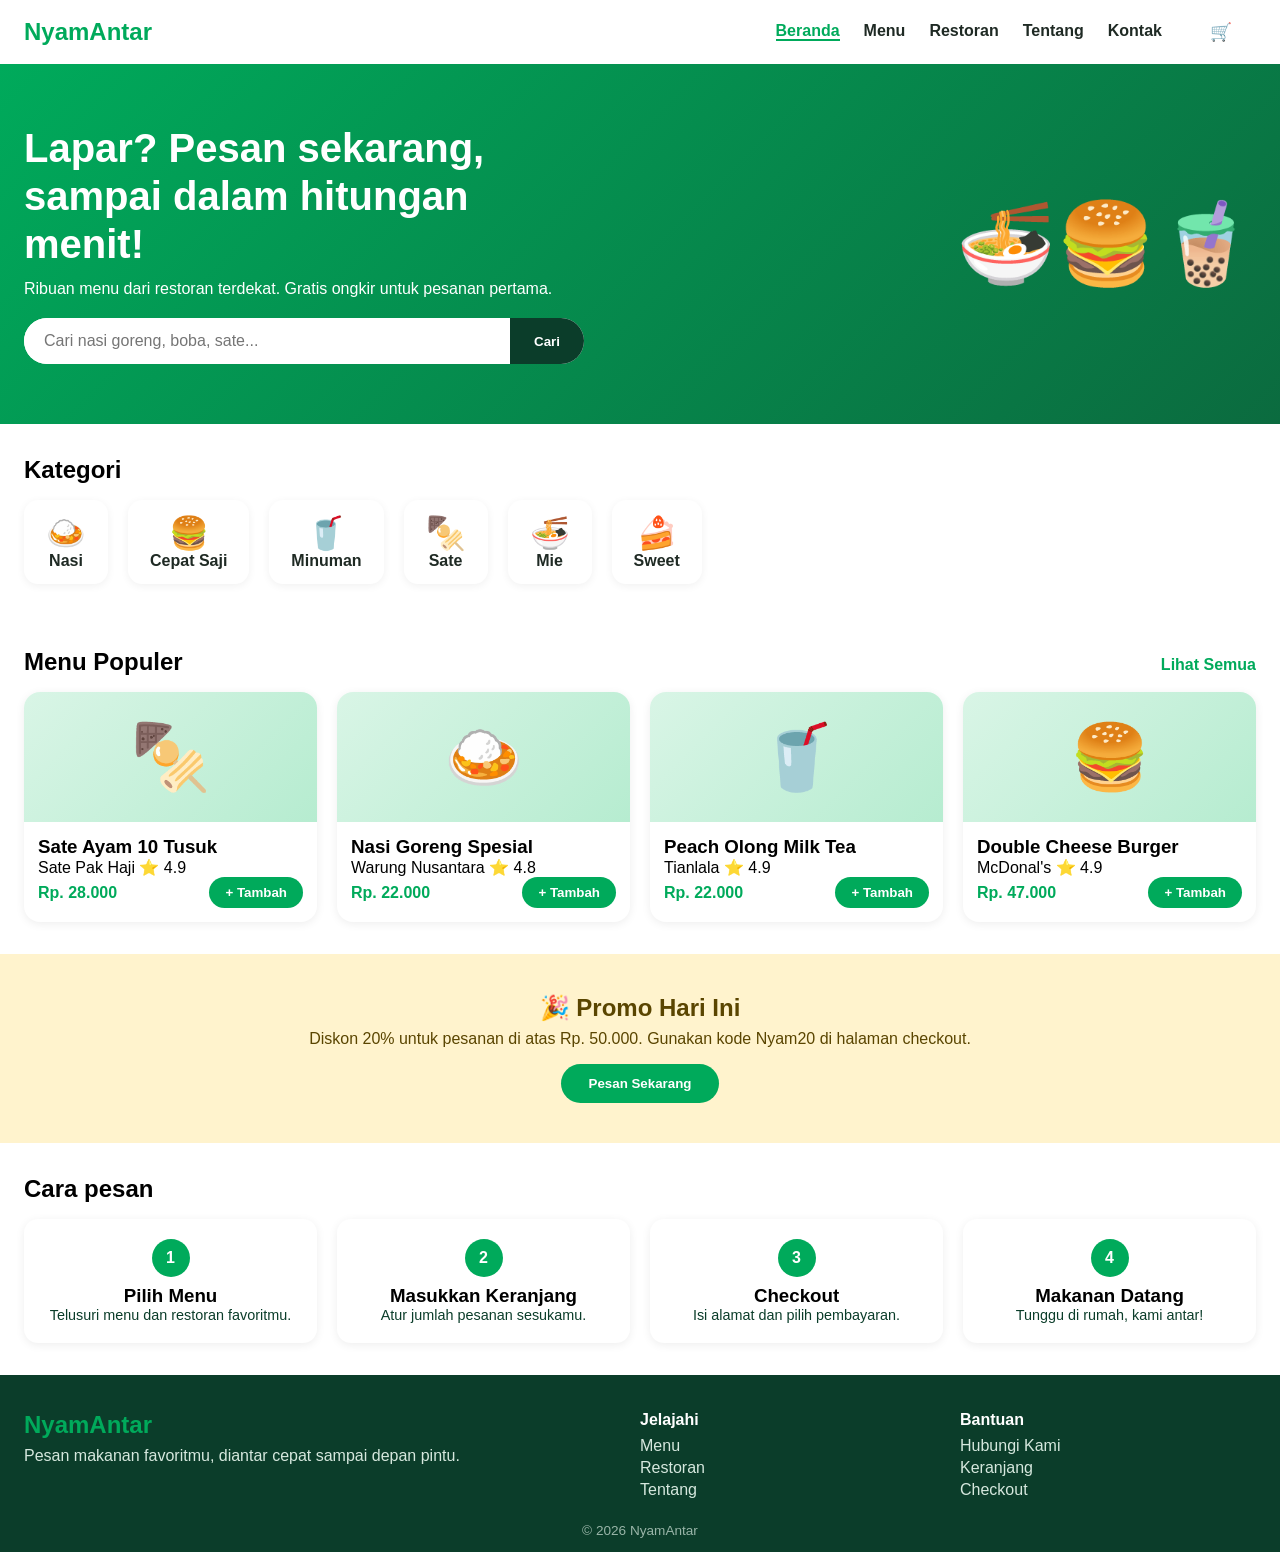
==== index.html @ 6fcc5485 "Hai" ====
<!DOCTYPE html>
<html lang="en">
<head>
    <meta charset="UTF-8">
    <meta name="viewport" content="width=device-width, initial-scale=1.0">
    <title>NyamAntar</title>
    <link rel="stylesheet" href="css/style.css">
    <link rel="stylesheet" href="https://cdn.jsdelivr.net/npm/bootstrap-icons@1.11.3/font/bootstrap-icons.min.css">
</head>
<body>
    <nav class="risma_navbar">
        <div class="risma_NyamAntar">
            <h2>NyamAntar</h2>
        </div>

        <ul>
            <li><a href="index.html" class="risma_aktif">Beranda</a></li>
            <li><a href="menu.html">Menu</a></li>
            <li><a href="restoran.html">Restoran</a></li>
            <li><a href="tentang.html">Tentang</a></li>
            <li><a href="kontak.html">Kontak</a></li>
            <li><a href="keranjang.html" class="risma_keranjang">🛒</a></li>
        </ul>
    </nav>

    <section class="risma_hero">
        <div class="risma_hero-teks">
            <h1>Lapar? Pesan sekarang, sampai dalam hitungan menit!</h1>
            <p>Ribuan menu dari restoran terdekat. Gratis ongkir untuk pesanan pertama.</p>

            <form class="risma_hero-cari">
                <input type="text" placeholder="Cari nasi goreng, boba, sate...">
                <button type="submit">Cari</button>
            </form>
        </div>

        <div class="risma_hero-gambar">
            🍜🍔🧋  
        </div>
    </section>

    <section class="risma_kategori">
        <h2>Kategori</h2>
        <div class="risma_kategori-daftar">
            <a href="menu.html#nasi" class="risma_kategori-item"><span>🍛</span>Nasi</a>
            <a href="menu.html#cepat-saji" class="risma_kategori-item"><span>🍔</span>Cepat Saji</a>
            <a href="menu.html#minuman" class="risma_kategori-item"><span>🥤</span>Minuman</a>
            <a href="menu.html#sate" class="risma_kategori-item"><span>🍢</span>Sate</a>
            <a href="menu.html#mie" class="risma_kategori-item"><span>🍜</span>Mie</a>
            <a href="menu.html#sweet" class="risma_kategori-item"><span>🍰</span>Sweet</a>
        </div>
    </section>

    <section class="risma_populer">
        <div class="risma_populer-judul">
            <h2>Menu Populer</h2>
            <a href="menu.html">Lihat Semua</a>
        </div>

        <div class="risma_kartu-daftar">
            <div class="risma_kartu">
                <div class="risma_kartu-gambar">🍢</div>
                <div class="risma_kartu-isi">
                    <h3>Sate Ayam 10 Tusuk</h3>
                    <p class="risma_kartu-info">Sate Pak Haji ⭐ 4.9</p>
                    <div class="risma_kartu-bawah">
                        <span class="risma_kartu-harga">Rp. 28.000</span>
                        <button class="risma_tombol">+ Tambah</button>
                    </div>
                </div>
            </div>
            <div class="risma_kartu">
                <div class="risma_kartu-gambar">🍛</div>
                <div class="risma_kartu-isi">
                    <h3>Nasi Goreng Spesial</h3>
                    <p class="risma_kartu-info">Warung Nusantara ⭐ 4.8</p>
                    <div class="risma_kartu-bawah">
                        <span class="risma_kartu-harga">Rp. 22.000</span>
                        <button class="risma_tombol">+ Tambah</button>
                    </div>
                </div>
            </div>
            <div class="risma_kartu">
                <div class="risma_kartu-gambar">🥤</div>
                <div class="risma_kartu-isi">
                    <h3>Peach Olong Milk Tea</h3>
                    <p class="risma_kartu-info">Tianlala ⭐ 4.9</p>
                    <div class="risma_kartu-bawah">
                        <span class="risma_kartu-harga">Rp. 22.000</span>
                        <button class="risma_tombol">+ Tambah</button>
                    </div>
                </div>
            </div>
            <div class="risma_kartu">
                <div class="risma_kartu-gambar">🍔</div>
                <div class="risma_kartu-isi">
                    <h3>Double Cheese Burger</h3>
                    <p class="risma_kartu-info">McDonal's ⭐ 4.9</p>
                    <div class="risma_kartu-bawah">
                        <span class="risma_kartu-harga">Rp. 47.000</span>
                        <button class="risma_tombol">+ Tambah</button>
                    </div>
                </div>
            </div>
        </div>
    </section>

    <section class="risma_promo">
        <h2>🎉 Promo Hari Ini</h2>
        <p>Diskon 20% untuk pesanan di atas Rp. 50.000. Gunakan kode Nyam20 di halaman checkout.</p>
        <button class="risma_tombol-promo">Pesan Sekarang</button>
    </section>

    <section class="risma_cara-pesan">
        <h2>Cara pesan</h2>
        <div class="risma_langkah-daftar">
            <div class="risma_langkah">
                <span>1</span>
                <h3>Pilih Menu</h3>
                <p>Telusuri menu dan restoran favoritmu.</p>
            </div>
            <div class="risma_langkah">
                <span>2</span>
                <h3>Masukkan Keranjang</h3>
                <p>Atur jumlah pesanan sesukamu.</p>
            </div>
            <div class="risma_langkah">
                <span>3</span>
                <h3>Checkout</h3>
                <p>Isi alamat dan pilih pembayaran.</p>
            </div>
            <div class="risma_langkah">
                <span>4</span>
                <h3>Makanan Datang</h3>
                <p>Tunggu di rumah, kami antar!</p>
            </div>
        </div>
    </section>

    <footer class="risma_footer">
        <div class="risma_footer-isi">
            <div>
                <h3 class="risma_footer-logo">NyamAntar</h3>
                <p>Pesan makanan favoritmu, diantar cepat sampai depan pintu.</p>
            </div>
            
            <div>
                <h4>Jelajahi</h4>
                <a href="menu.html">Menu</a>
                <a href="restoran.html">Restoran</a>
                <a href="tentang.html">Tentang</a>
            </div>

            <div>
                <h4>Bantuan</h4>
                <a href="kontak.html">Hubungi Kami</a>
                <a href="keranjang.html">Keranjang</a>
                <a href="checkout.html">Checkout</a>
            </div>
        </div>
        <p class="risma_footer-copy">&copy 2026 NyamAntar</p>
    </footer>
</body>
</html>
---- css/style.css ----
* {
    margin: 0;
    padding: 0;
    box-sizing: border-box;
    font-family: Arial, Helvetica, sans-serif;
}

body {
    background-color: white;
}

html {
    scroll-behavior: smooth;
}

.risma_aktif {
    color: #00aa5b !important;
    border-bottom: 2px solid #00aa5b;
}

.risma_navbar {
    display: flex;
    justify-content: space-between;
    align-items: center;
    height: 64px;
    padding: 24px;
    background-color: #ffffff;
    box-shadow: 0 2px 10px rgb(0 0 0 / 0.1);
}

.risma_NyamAntar h2 {
    color: #00aa5b;
    font-weight: 800;
}

.risma_navbar ul {
    display: flex;
    list-style: none;
    gap: 24px;
}

.risma_keranjang {
    font-size: 1.1rem;
}

.risma_navbar a {
    text-decoration: none;
    color: #1f2a24;
    font-weight: 600;
}

.risma_navbar a:hover {
    color: #00aa5b;
}

.risma_hero {
    display: flex;
    align-items: center;
    justify-content: space-between;
    gap: 30px;
    padding: 60px 24px;
    background: linear-gradient(135deg, #00aa5b, #0b6b3f);
    color: #ffffff;
}

.risma_hero-teks {
    max-width: 560px;
}

.risma_hero h1 {
    font-size: 2.5rem;
    line-height: 1.2;
    margin-bottom: 12px;
    font-weight: 800;
}

.risma_hero p {
    margin-bottom: 20px;
}

.risma_hero-cari {
    display: flex;
    background: #ffffff;
    border-radius: 30px;
    overflow: hidden;
}

.risma_hero-cari input {
    flex: 1;
    border: 0;
    outline: 0;
    padding: 14px 20px;
    font-size: 1rem;
}

.risma_hero-cari button {
    border: 0;
    background: #0b3d2a;
    color: #ffffff;
    padding: 0 24px;
    font-weight: bold;
    cursor: pointer;
}

.risma_hero-gambar {
    font-size: 5rem;
}

.risma_kategori, .risma_populer {
    padding: 32px 24px;
} 

.risma_kategori h2, .risma_populer h2 {
    margin-bottom: 16px;
} 

.risma_kategori-daftar {
    display: flex;
    flex-wrap: wrap;
    gap: 20px;
}

.risma_kategori-item {
    background: #ffffff;
    padding: 14px 22px;
    border-radius: 14px;
    text-align: center;
    text-decoration: none;
    color: #1f2a24;
    font-weight: 600;
    box-shadow: 0 2px 8px rgba(0, 0, 0, 0.06);
    transition: 0.2s;
}

.risma_kategori-item span {
    display: block;
    font-size: 2rem;
}

.risma_kategori-item:hover {
    transform: translateY(-4px);
    color: #00aa5b;
}

.risma_populer-judul {
    display: flex;
    justify-content: space-between;
    align-items: baseline;
}

.risma_populer-judul a {
    color: #00aa5b;
    font-weight: 600;
    text-decoration: none;
}

.risma_kartu-daftar {
    display: grid;
    grid-template-columns: repeat(auto-fill, minmax(240px, 1fr));
    gap: 20px;
}

.risma_kartu {
    background: #ffffff;
    border-radius: 16px;
    overflow: hidden;
    box-shadow: 0 2px 10px rgba(0, 0, 0, 0.07);
    transition: 0.2s;
}

.risma_kartu:hover {
    transform: translateY(-5px);
    box-shadow: 0 8px 20px rgba(0, 0, 0, 0.12);
}

.risma_kartu-gambar {
    height: 130px;
    display: flex;
    align-items: center;
    justify-content: center;
    font-size: 4rem;
    background: linear-gradient(135deg, #d9f5e6, #b6ecd0);
}

.risma_kartu-isi {
    padding: 14px;
}

.risma_kartu_info {
    color: #6b7a72;
    font-size: 0.85rem;
    margin: 2px 0 8px;
}

.risma_kartu-bawah {
    display: flex;
    justify-content: space-between;
    align-items: center;
}

.risma_kartu-harga {
    font-weight: bold;
    color: #00aa5b;
}

.risma_tombol {
    background: #00aa5b;
    color: #ffffff;
    border: 0;
    padding: 8px 16px;
    border-radius: 20px;
    font-weight: bold;
    cursor: pointer;
    transition: 0.2s;
    display: inline-block;
    text-decoration: none;
}

.risma_tombol:hover {
    background: #008a49;
}

.risma_promo {
    background: #fff3cd;
    color: #5a4500;
    padding: 40px 24px;
    text-align: center;
}

.risma_promo p {
    margin: 8px 0 16px;
}

.risma_tombol-promo {
    display: inline-block;
    background: #00aa5b;
    color: #ffffff;
    border: 0;
    padding: 12px 28px;
    border-radius: 20px;
    font-weight: bold;
    cursor: pointer;
    transition: 0.2s;
    text-decoration: none;
}

.risma_tombol-promo:hover {
    background: #008a49;
}

.risma_cara-pesan {
    padding: 32px 24px;
}

.risma_cara-pesan h2 {
    margin-bottom: 16px;
}

.risma_langkah-daftar {
    display: grid;
    grid-template-columns: repeat(auto-fit, minmax(200px, 1fr));
    gap: 20px;
}

.risma_langkah {
    background: #ffffff;
    padding: 20px;
    border-radius: 14px;
    text-align: center;
    box-shadow: 0 2px 10px rgba(0, 0, 0, 0.07);
}

.risma_langkah span {
    display: inline-block;
    width: 38px;
    height: 38px;
    line-height: 38px;
    border-radius: 50%;
    background: #00aa5b;
    color: #ffffff;
    font-weight: bold;
    margin-bottom: 8px;
}

.risma_langkah p {
    color: #0b3d2a;
    font-size: 0.9rem;
}

.risma_footer {
    background: #0b3d2a;
    color: #d6e8de;
    padding: 36px 24px 14px;
}

.risma_footer-isi {
    display: grid;
    grid-template-columns: 2fr 1fr 1fr;
    gap: 24px;
}

.risma_footer-logo {
    color: #ffffff;
    font-size: 1.5rem;
    margin-bottom: 8px;
}

.risma_footer h3 {
    color: #00aa5b;
}

.risma_footer h4 {
    color: #ffffff;
    margin-bottom: 8px;
}

.risma_footer a {
    display: block;
    color: #d6e8de;
    text-decoration: none;
    margin-bottom: 4px;
}

.risma_footer a:hover {
    color: #7dffb8;
}

.risma_footer-copy {
    text-align: center;
    margin-top: 20px;
    font-size: 0.85rem;
    opacity: 0.7;
}

.risma_menu {
    padding: 32px 24px;
}

.risma_menu-sub {
    color: #6b7a72;
    margin-bottom: 16px;
}

.risma_filter {
    display: flex;
    flex-wrap: wrap;
    gap: 8px;
    margin-bottom: 8px;
}

.risma_chip {
    display: inline-block;
    padding: 7px 16px;
    border-radius: 20px;
    border: 1.5px solid #00aa5b;
    background: transparent;
    color: #00aa5b;
    font-weight: 600;
    text-decoration: none;
}

.risma_chip:hover {
    background: #00aa5b;
    color: #ffffff;
}

.risma_kategori-judul {
    margin: 28px 0 14px;
    scroll-margin-top: 80px;
}

.risma_toolbar {
    display: flex;
    gap: 12px;
    flex-wrap: wrap;
    margin-bottom: 16px;
}

.risma_toolbar input, .risma_toolbar select {
    padding: 10px 14px;
    border-radius: 10px;
    border: 1px solid #cfd8d3;
    font-size: 1rem;
    background: #ffffff;
}

.risma_toolbar input {
    flex: 1;
    min-width: 180px;
}

.risma_toolbar input:focus, .risma_toolbar select:focus {
    outline: 2px solid #00aa5b;
}

.risma_toolbar select {
    cursor: pointer;
    color: #1f2a24;
}

.risma_toolbar select option {
    padding: 10px 14px;
    background: #ffffff;
    color: #1f2a24;
    font-size: 1rem;
}

.risma_toolbar select option:checked {
    background: #00aa5b;
    color: #ffffff;
}

.risma_restoran {
    padding: 32px 24px;
    min-height: 70vh;
}

.risma_restoran-sub {
    color: #6b7a72;
    margin-bottom: 20px;
}

.risma_resto-jam {
    font-size: 0.85rem;
    color: #6b7a72;
    margin-bottom: 12px;
}

.risma_keranjang {
    padding: 32px 24px;
    min-height: 70vh;
}

.risma_keranjang-sub {
    color: #6b7a72;
    margin-bottom: 20px;
}

.risma_keranjang-isi {
    display: grid;
    grid-template-columns: 1fr 340px;
    gap: 24px;
    align-items: start;
}

.risma_item {
    display: flex;
    align-items: center;
    gap: 16px;
    background: #ffffff;
    padding: 14px;
    border-radius: 14px;
    margin-bottom: 12px;
    box-shadow: 0 2px 10px rgba(0, 0, 0, 0.07);
}

.risma_item-emoji {
    font-size: 2.5rem;
}
.risma_item-info {
    flex: 1;
}

.risma_item-info p {
    color: #6b7a72;
    font-size: 0.85rem;
}

.risma_item-jumlah {
    text-align: center;
}

.risma_item-jumlah span {
    display: block;
    font-size: 0.75rem;
    color: #6b7a72;
}

.risma_item-subtotal {
    font-weight: bold;
    min-width: 100px;
    text-align: right;
}

.risma_link-kembali {
    display: inline-block;
    margin-top: 16x;
    padding: 10px 20px;
    border: 1.5px solid #00aa5b;
    border-radius: 24px;
    color: #00aa5b;
    font-weight: 600;
    text-decoration: none;
    transition: 0.2s;
}

.risma_link-kembali:hover {
    background: #00aa5b;
    color: #ffffff;
}

.risma_ringkasan {
    background: #ffffff;
    padding: 20px;
    border-radius: 16px;
    box-shadow: 0 2px 10px rgba(0, 0, 0, 0.07);
}

.risma_ringkasan h3 {
    margin-bottom: 12px;
}

.risma_baris {
    display: flex;
    justify-content: space-between;
    padding: 6px 0;
}

.risma_total {
    border-top: 1px dashed #b5c2bb;
    margin-top: 6px;
    padding-top: 10px;
    font-size: 1.15rem;
}

.risma_catatan {
    color: #6b7a72;
    font-size: 0.85rem;
    margin: 12px 0;
}

.risma_penuh {
    display: block;
    text-align: center;
    text-decoration: none;
}

.risma_checkout {
    padding: 32px 24px;
    min-height: 70vh;
}

.risma_checkout-sub {
    color: #6b7a72;
    margin-bottom: 20px;
}

.risma_form {
    background: #ffffff;
    padding: 24px;
    border-radius: 16px;
    box-shadow: 0 2px 10px rgba(0, 0, 0, 0.07);
}

.risma_form label, .risma_form_label {
    display: flex;
    font-weight: 600;
    margin: 14px 0 6px;
}

.risma_form input[type="text"], .risma_form input[type="email"], .risma_form input[type="tel"], .risma_form textarea, .risma_form select {
    width: 100%;
    padding: 11px 14px;
    border-radius: 10px;
    border: 1px solid #cfd8d3;
    font-size: 1rem;
    background: #f6f8f7;
}

.risma_form input:focus, .risma_form textarea:focus, .risma_form select:focus {
    outline: 2px solid #00aa5b;
}

.risma_pilihan label, .risma_setuju label {
    display: inline;
    font-weight: normal;
    margin: 0;
}

.risma_pilihan label {
    display: block;
    margin-bottom: 6px;
}

.risma_setuju {
    margin: 16px 0;
}

.risma_tombol-kirim {
    width: 100%;
    padding: 13px;
    border: 0;
    border-radius: 24px;
    background: #00aa5b;
    color: #ffffff;
    font-size: 1rem;
    font-weight: bold;
    cursor: pointer;
    transition: 0.2s;
}

.risma_tombol-kirim:hover {
    background: #008a49;
}

.risma_tentang {
    padding: 32px 24px;
}

.risma_profil {
    display: flex;
    align-items: center;
    gap: 30px;
    margin: 20px 0 10px;
}

.risma_profil-gambar {
    font-size: 6rem;
    background: #ffffff;
    padding: 20px 30px;
    border-radius: 20px;
    box-shadow: 0 2px 10px rgba(0, 0, 0, 0.07);
}

.risma_profil-teks p {
    margin-bottom: 10px;
    line-height: 1.6;
}

.risma_tentang-judul {
    margin: 32px 0 16px;
}

.risma_visi-misi {
    display: grid;
    grid-template-columns: repeat(auto-fit, minimax(260px, 1fr));
    gap: 20px;
}

.risma_visi-misi-kontak {
    background: #ffffff;
    padding: 20px;
    border-radius: 14px;
    box-shadow: 0 2px 10px rgba(0, 0, 0, 0.07);
}

.risma_visi-misi-kontak h3 {
    margin-bottom: 8px;
}

.risma_statistik {
    display: grid;
    grid-template-columns: repeat(auto-fit, minimax(150px, fr));
}

.risma_stat {
    background: #ffffff;
    padding: 20px;
    border-radius: 14px;
    text-align: center;
    box-shadow: 0 2px 10px rgba(0, 0, 0, 0.07);
}

.risma_stat strong {
    display: block;
    font-size: 2rem;
    color: #00aa5b;
}

.risma_stat span {
    color: #6b7a72;
    font-size: 0.9rem;
}

.risma_faq details {
    background: #ffffff;
    padding: 14px 18px;
    border-radius: 12px;
    margin-bottom: 10px;
    box-shadow: 0 2px 8px rgba(0, 0, 0, 0.06);
}

.risma_faq summary {
    cursor: pointer;
    font-weight: bold;
}

.risma_faq details p {
    margin-top: 8px;
    color: #6b7a72;
}

.risma_tentang .risma_tombol-promo {
    margin-top: 24px;
}

.risma_kontak {
    padding: 32px 24px;
    min-height: 70vh;
}

.risma_kontak-sub {
    color: #6b7a72;
    margin-bottom: 20px;
}

.risma_info-kontak {
    margin-bottom: 12px;
}
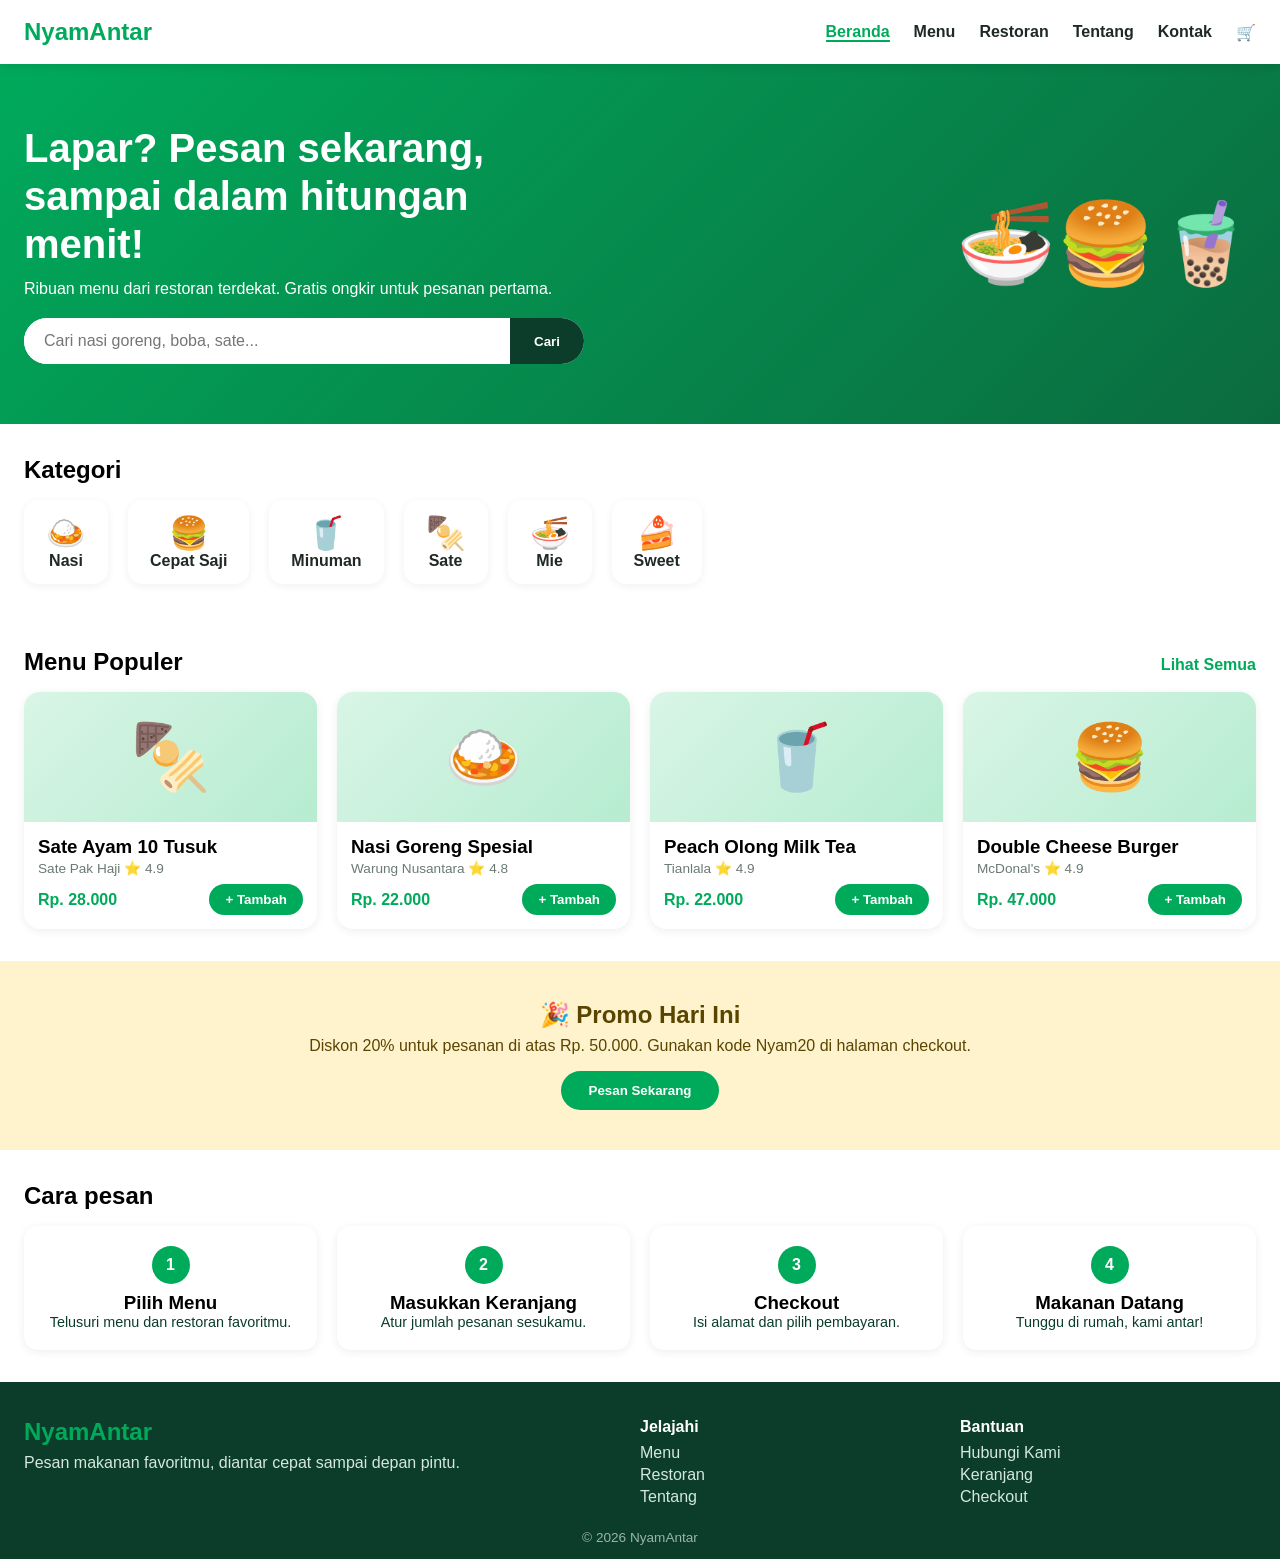
==== commit e4898f08: "Update Lagi" ====
--- a/index.html
+++ b/index.html
@@ -5,7 +5,6 @@
     <meta name="viewport" content="width=device-width, initial-scale=1.0">
     <title>NyamAntar</title>
     <link rel="stylesheet" href="css/style.css">
-    <link rel="stylesheet" href="https://cdn.jsdelivr.net/npm/bootstrap-icons@1.11.3/font/bootstrap-icons.min.css">
 </head>
 <body>
     <nav class="risma_navbar">
@@ -13,13 +12,16 @@
             <h2>NyamAntar</h2>
         </div>
 
+        <input type="checkbox" id="risma_toggle" class="risma_toggle">
+        <label for="risma_toggle" class="risma_hamburger">☰</label>
+
         <ul>
             <li><a href="index.html" class="risma_aktif">Beranda</a></li>
             <li><a href="menu.html">Menu</a></li>
             <li><a href="restoran.html">Restoran</a></li>
             <li><a href="tentang.html">Tentang</a></li>
             <li><a href="kontak.html">Kontak</a></li>
-            <li><a href="keranjang.html" class="risma_keranjang">🛒</a></li>
+            <li><a href="keranjang.html">🛒<span id="risma_badge" class="risma_badge"></span></a></li>
         </ul>
     </nav>
 
@@ -28,8 +30,8 @@
             <h1>Lapar? Pesan sekarang, sampai dalam hitungan menit!</h1>
             <p>Ribuan menu dari restoran terdekat. Gratis ongkir untuk pesanan pertama.</p>
 
-            <form class="risma_hero-cari">
-                <input type="text" placeholder="Cari nasi goreng, boba, sate...">
+            <form class="risma_hero-cari" action="menu.html" method="get">
+                <input type="text" name="q" placeholder="Cari nasi goreng, boba, sate...">
                 <button type="submit">Cari</button>
             </form>
         </div>
@@ -160,5 +162,7 @@
         </div>
         <p class="risma_footer-copy">&copy 2026 NyamAntar</p>
     </footer>
+
+    <script src="js/script.js"></script>
 </body>
 </html>
--- a/css/style.css
+++ b/css/style.css
@@ -22,6 +22,9 @@
     display: flex;
     justify-content: space-between;
     align-items: center;
+    position: sticky;
+    top: 0;
+    z-index: 1000;
     height: 64px;
     padding: 24px;
     background-color: #ffffff;
@@ -33,14 +36,37 @@
     font-weight: 800;
 }
 
+.risma_toggle, .risma_hamburger {
+    display: none;
+}
+
+.risma_hamburger {
+    font-size: 1.8rem;
+    cursor: pointer;
+    color: #1f2a24;
+}
+
 .risma_navbar ul {
     display: flex;
     list-style: none;
     gap: 24px;
 }
 
-.risma_keranjang {
-    font-size: 1.1rem;
+.risma_badge {
+    display: inline-block;
+    min-width: 20px;
+    padding: 0 6px;
+    margin-left: 4px;
+    border-radius: 10px;
+    background: #00aa5b;
+    color: #ffffff;
+    font-size: 0.75rem;
+    line-height: 20px;
+    text-align: center;
+}
+
+.risma_badge:empty {
+    display: none;
 }
 
 .risma_navbar a {
@@ -186,7 +212,7 @@
     padding: 14px;
 }
 
-.risma_kartu_info {
+.risma_kartu-info {
     color: #6b7a72;
     font-size: 0.85rem;
     margin: 2px 0 8px;
@@ -204,6 +230,7 @@
 }
 
 .risma_tombol {
+    display: inline-block;
     background: #00aa5b;
     color: #ffffff;
     border: 0;
@@ -212,7 +239,6 @@
     font-weight: bold;
     cursor: pointer;
     transition: 0.2s;
-    display: inline-block;
     text-decoration: none;
 }
 
@@ -344,7 +370,7 @@
 .risma_filter {
     display: flex;
     flex-wrap: wrap;
-    gap: 8px;
+    gap: 12px;
     margin-bottom: 8px;
 }
 
@@ -365,7 +391,9 @@
 }
 
 .risma_kategori-judul {
-    margin: 28px 0 14px;
+    margin: 48px 0 16px;
+    padding-top: 24px;
+    border-top: 1px solid #e3ebe6;
     scroll-margin-top: 80px;
 }
 
@@ -373,7 +401,7 @@
     display: flex;
     gap: 12px;
     flex-wrap: wrap;
-    margin-bottom: 16px;
+    margin-bottom: 20px;
 }
 
 .risma_toolbar input, .risma_toolbar select {
@@ -484,7 +512,7 @@
 
 .risma_link-kembali {
     display: inline-block;
-    margin-top: 16x;
+    margin-top: 16px;
     padding: 10px 20px;
     border: 1.5px solid #00aa5b;
     border-radius: 24px;
@@ -597,6 +625,7 @@
     font-weight: bold;
     cursor: pointer;
     transition: 0.2s;
+    text-decoration: none;
 }
 
 .risma_tombol-kirim:hover {
@@ -633,7 +662,7 @@
 
 .risma_visi-misi {
     display: grid;
-    grid-template-columns: repeat(auto-fit, minimax(260px, 1fr));
+    grid-template-columns: repeat(auto-fit, minmax(260px, 1fr));
     gap: 20px;
 }
 
@@ -650,7 +679,7 @@
 
 .risma_statistik {
     display: grid;
-    grid-template-columns: repeat(auto-fit, minimax(150px, fr));
+    grid-template-columns: repeat(auto-fit, minmax(150px, fr));
 }
 
 .risma_stat {
@@ -706,4 +735,262 @@
 
 .risma_info-kontak {
     margin-bottom: 12px;
+}
+
+.risma_berhasil {
+    padding: 40px 24px;
+    min-height: 70vh;
+    display: flex;
+    justify-content: center;
+    align-items: flex-start;
+}
+
+.risma_berhasil-kontak {
+    background: #ffffff;
+    max-width: 520px;
+    width: 100%;
+    padding: 36px 28px;
+    border-radius: 20px;
+    text-align: center;
+    box-shadow: 0 4px 20px rgba(0, 0, 0, 0.08);
+}
+
+.risma_centang {
+    position: relative;
+    width: 80px;
+    height: 80px;
+    margin: 0 auto 16px;
+    border-radius: 50%;
+    background: #00aa5b;
+    animation: risma_muncul 0.5s ease;
+}
+
+.risma_centang::after {
+    content: "";
+    position: absolute;
+    left: 30px;
+    top: 17px;
+    width: 18px;
+    height: 34px;
+    border: solid #ffffff;
+    border-width: 0 6px 6px 0;
+    transform: rotate(45deg);
+}
+
+@keyframes risma_muncul {
+    0% {transform: scale(0);}
+    70% {transform: scale(1.15);}
+    100% {transform: scale(1);}
+}
+
+.risma_berhasil-sub {
+    color: #6b7a72;
+    margin: 8px 0 20px;
+}
+
+.risma_berhasil-info {
+    background: #f6f8f7;
+    padding: 12px 18px;
+    border-radius: 14px;
+    text-align: left;
+    margin-bottom: 20px;
+}
+
+.risma_status {
+    display: flex;
+    justify-content: center;
+    flex-wrap: wrap;
+    gap: 8px;
+    margin-bottom: 24px;
+}
+
+.risma_status span {
+    padding: 7px 14px;
+    border-radius: 20px;
+    background: #d5ddd5;
+    color: #555555;
+    font-weight: 600;
+    font-size: 0.9rem;
+}
+
+.risma_status .risma_status-aktif {
+    background: #00aa5b;
+    color: #ffffff;
+}
+
+.risma_status-2 { animation: risma_nyala 0.4s ease 2s forwards;}
+.risma_status-3 { animation: risma_nyala 0.4s ease 4s forwards;}
+.risma_status-4 { animation: risma_nyala 0.4s ease 6s forwards;}
+
+@keyframes risma_nyala {
+    to {
+        background: #00aa5b;
+        color: #ffffff;
+    }
+}
+
+.risma_berhasil-aksi {
+    display: flex;
+    flex-direction: column;
+    align-items: center;
+    gap: 6px;
+}
+
+.risma_qty {
+    display: flex;
+    align-items: center;
+    justify-content: center;
+    gap: 10px;
+}
+
+.risma_qty button {
+    width: 30px;
+    height: 30px;
+    border: 0;
+    border-radius: 50%;
+    background: #00aa5b;
+    color: #ffffff;
+    font-size: 1.1rem;
+    cursor: pointer;
+}
+
+.risma_qty button:hover{
+    background: #008a49;
+}
+
+.risma_kosong {
+    text-align: center;
+    padding: 40px;
+    color: #6b7a72;
+}
+
+@media (max-width: 900px) {
+    .risma_keranjang-isi {
+        grid-template-columns: 1fr;
+    }
+
+    .risma_footer-isi {
+        grid-template-columns: 1fr 1fr;
+    }
+
+    .risma_hero-gambar {
+        font-size: 4rem;
+    }
+}
+
+@media (max-width: 768px) {
+    .risma_navbar {
+        height: auto;
+        flex-wrap: wrap;
+        padding: 14px 16px;
+    }
+
+    .risma_hamburger {
+        display: block;
+    }
+
+    .risma_navbar ul {
+        display: none;
+        flex-direction: column;
+        width: 100%;
+        gap: 0;
+        margin-top: 12px;
+    }
+
+    .risma_toggle:checked ~ ul {
+        display: flex;
+    }
+
+    .risma_navbar li a {
+        display: block;
+        padding: 12px 4px;
+        border-top: 1px solid #e3ebe6;
+    }
+
+    .risma_hero {
+        flex-direction: column;
+        text-align: center;
+        padding: 40px 16px;
+    }
+
+    .risma_hero h1 {
+        font-size: 1.8rem;
+    }
+
+    .risma_hero-cari input {
+        min-width: 0;
+    }
+
+    .risma_kategori, .risma_populer, .risma_cara-pesan, .risma_menu, .risma_restoran, .risma_keranjang, .risma_checkout, .risma_kontak, .risma_tentang {
+        padding: 24px 16px;
+    }
+
+    .risma_promo {
+        padding: 32px 16px;
+    }
+
+    .risma_profil {
+        flex-direction: column;
+        text-align: center;
+    }
+
+    .risma_footer-isi {
+        grid-template-columns: 1fr;
+    }
+}
+
+@media (max-width: 480px) {
+    h1 {
+        font-size: 1.6rem;
+    }
+
+    .risma_hero h1 {
+        font-size: 1.5rem;
+    }
+
+    .risma_hero-gambar {
+        font-size: 3rem;
+    }
+
+    .risma_kategori-daftar {
+        gap: 12px;
+    }
+
+    .risma_kategori-item {
+        flex: 1 1 40%;
+    }
+
+    .risma_toolbar select {
+        width: 100%;   
+    }
+
+    .risma_item {
+        flex-wrap: wrap;
+    }
+
+    .risma_item-info {
+        flex: 1 1 60%;
+    }
+
+    .risma_item-jumlah {
+        text-align: left;
+    }
+
+    .risma_item-subtotal {
+        margin-left: auto;
+    }
+
+    .risma_kartu-daftar {
+        grid-template-columns: 1fr;
+    }
+
+    .risma_toolbar {
+        flex-direction: column;
+        gap: 10px;
+        margin-bottom: 20px;
+    }
+
+    .risma_toolbar input, .risma_toolbar select {
+        width: 100%;
+    }
 }
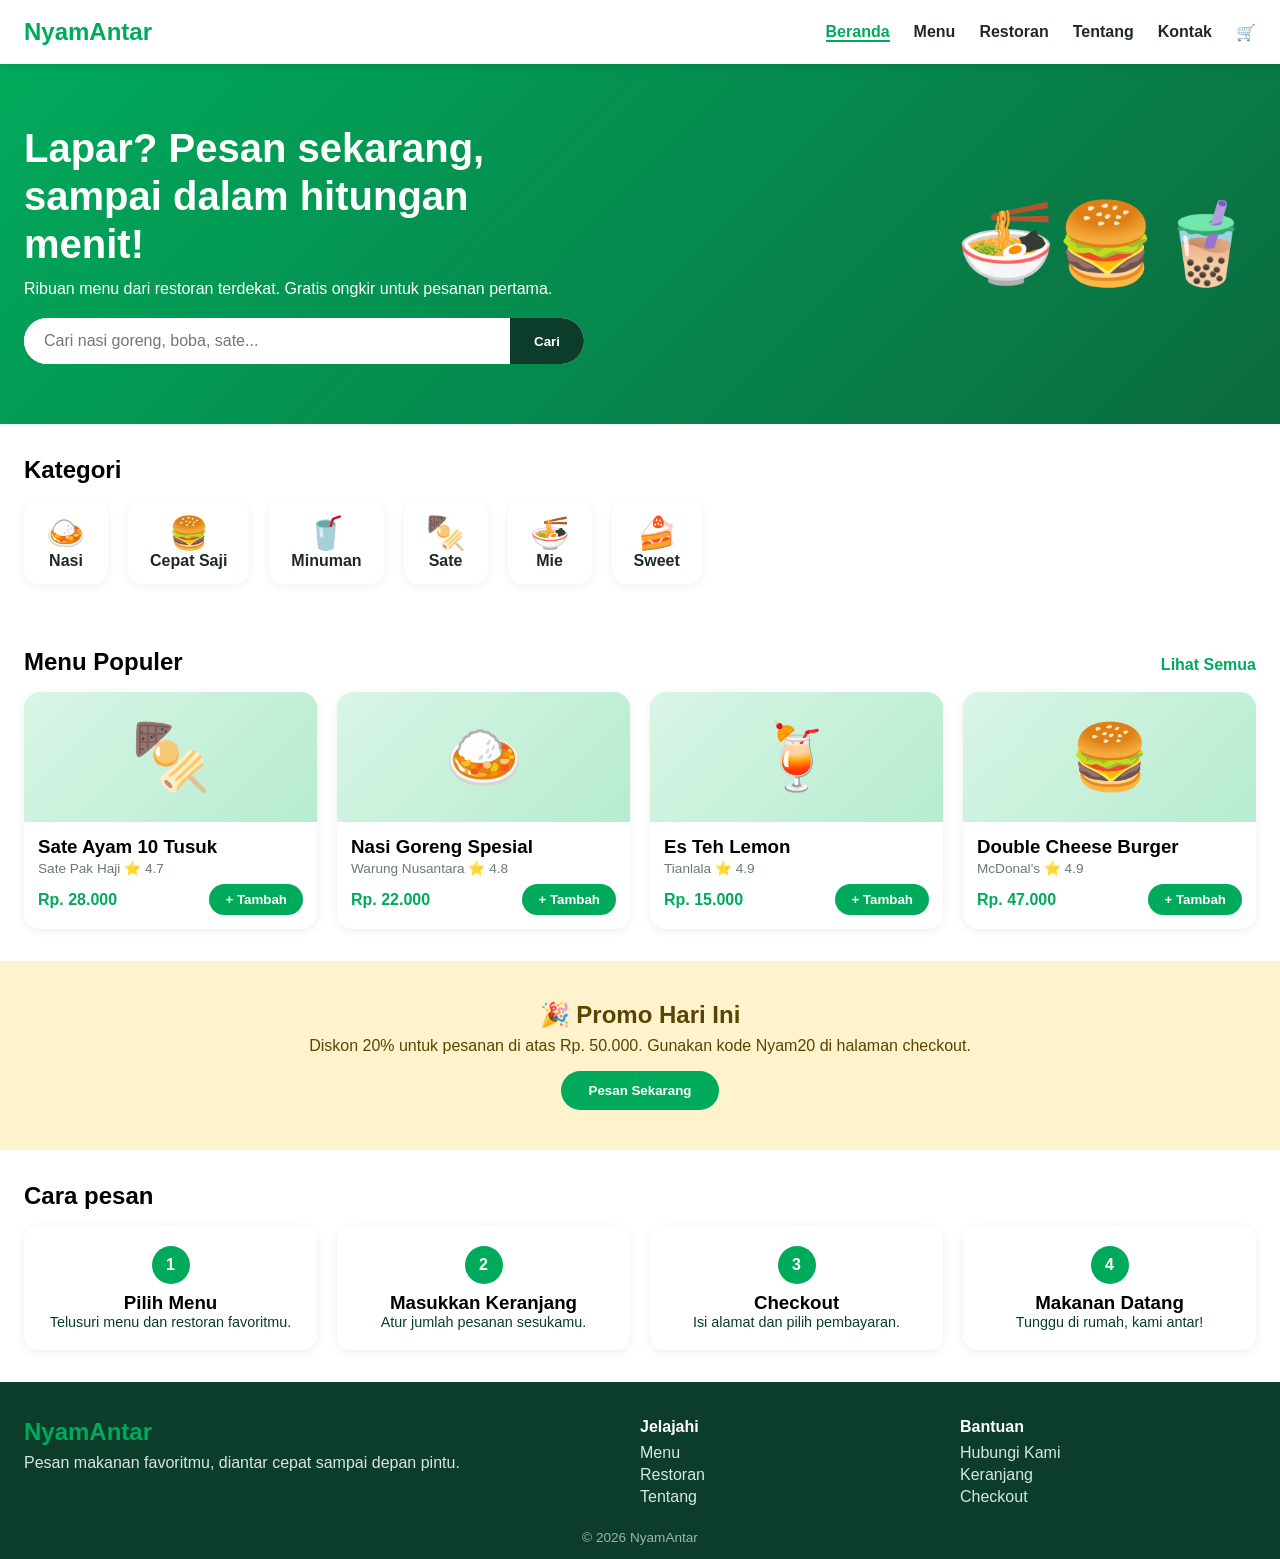
==== commit f3fba242: "TERAKHIR" ====
--- a/index.html
+++ b/index.html
@@ -64,10 +64,10 @@
                 <div class="risma_kartu-gambar">🍢</div>
                 <div class="risma_kartu-isi">
                     <h3>Sate Ayam 10 Tusuk</h3>
-                    <p class="risma_kartu-info">Sate Pak Haji ⭐ 4.9</p>
+                    <p class="risma_kartu-info">Sate Pak Haji ⭐ 4.7</p>
                     <div class="risma_kartu-bawah">
                         <span class="risma_kartu-harga">Rp. 28.000</span>
-                        <button class="risma_tombol">+ Tambah</button>
+                        <button class="risma_tombol risma_tambah" data-id="sate-ayam-10" data-nama="Sate Ayam 10 Tusuk" data-resto="Sate Pak Haji" data-harga="28000" data-emoji="🍢">+ Tambah</button>
                     </div>
                 </div>
             </div>
@@ -78,18 +78,18 @@
                     <p class="risma_kartu-info">Warung Nusantara ⭐ 4.8</p>
                     <div class="risma_kartu-bawah">
                         <span class="risma_kartu-harga">Rp. 22.000</span>
-                        <button class="risma_tombol">+ Tambah</button>
+                        <button class="risma_tombol risma_tambah" data-id="nasi-goreng" data-nama="Nasi Goreng Spesial" data-resto="Warung Nusantara" data-harga="22000" data-emoji="🍛">+ Tambah</button>
                     </div>
                 </div>
             </div>
             <div class="risma_kartu">
-                <div class="risma_kartu-gambar">🥤</div>
+                <div class="risma_kartu-gambar">🍹</div>
                 <div class="risma_kartu-isi">
-                    <h3>Peach Olong Milk Tea</h3>
+                    <h3>Es Teh Lemon</h3>
                     <p class="risma_kartu-info">Tianlala ⭐ 4.9</p>
                     <div class="risma_kartu-bawah">
-                        <span class="risma_kartu-harga">Rp. 22.000</span>
-                        <button class="risma_tombol">+ Tambah</button>
+                        <span class="risma_kartu-harga">Rp. 15.000</span>
+                        <button class="risma_tombol risma_tambah" data-id="es-lemon" data-nama="Es Teh Lemon" data-resto="Tianlala" data-harga="15000" data-emoji="🍹">+ Tambah</button>
                     </div>
                 </div>
             </div>
@@ -100,7 +100,7 @@
                     <p class="risma_kartu-info">McDonal's ⭐ 4.9</p>
                     <div class="risma_kartu-bawah">
                         <span class="risma_kartu-harga">Rp. 47.000</span>
-                        <button class="risma_tombol">+ Tambah</button>
+                        <button class="risma_tombol risma_tambah" data-id="burger" data-nama="Double Cheese Burger" data-resto="McDonal's" data-harga="47000" data-emoji="🍔">+ Tambah</button>
                     </div>
                 </div>
             </div>
